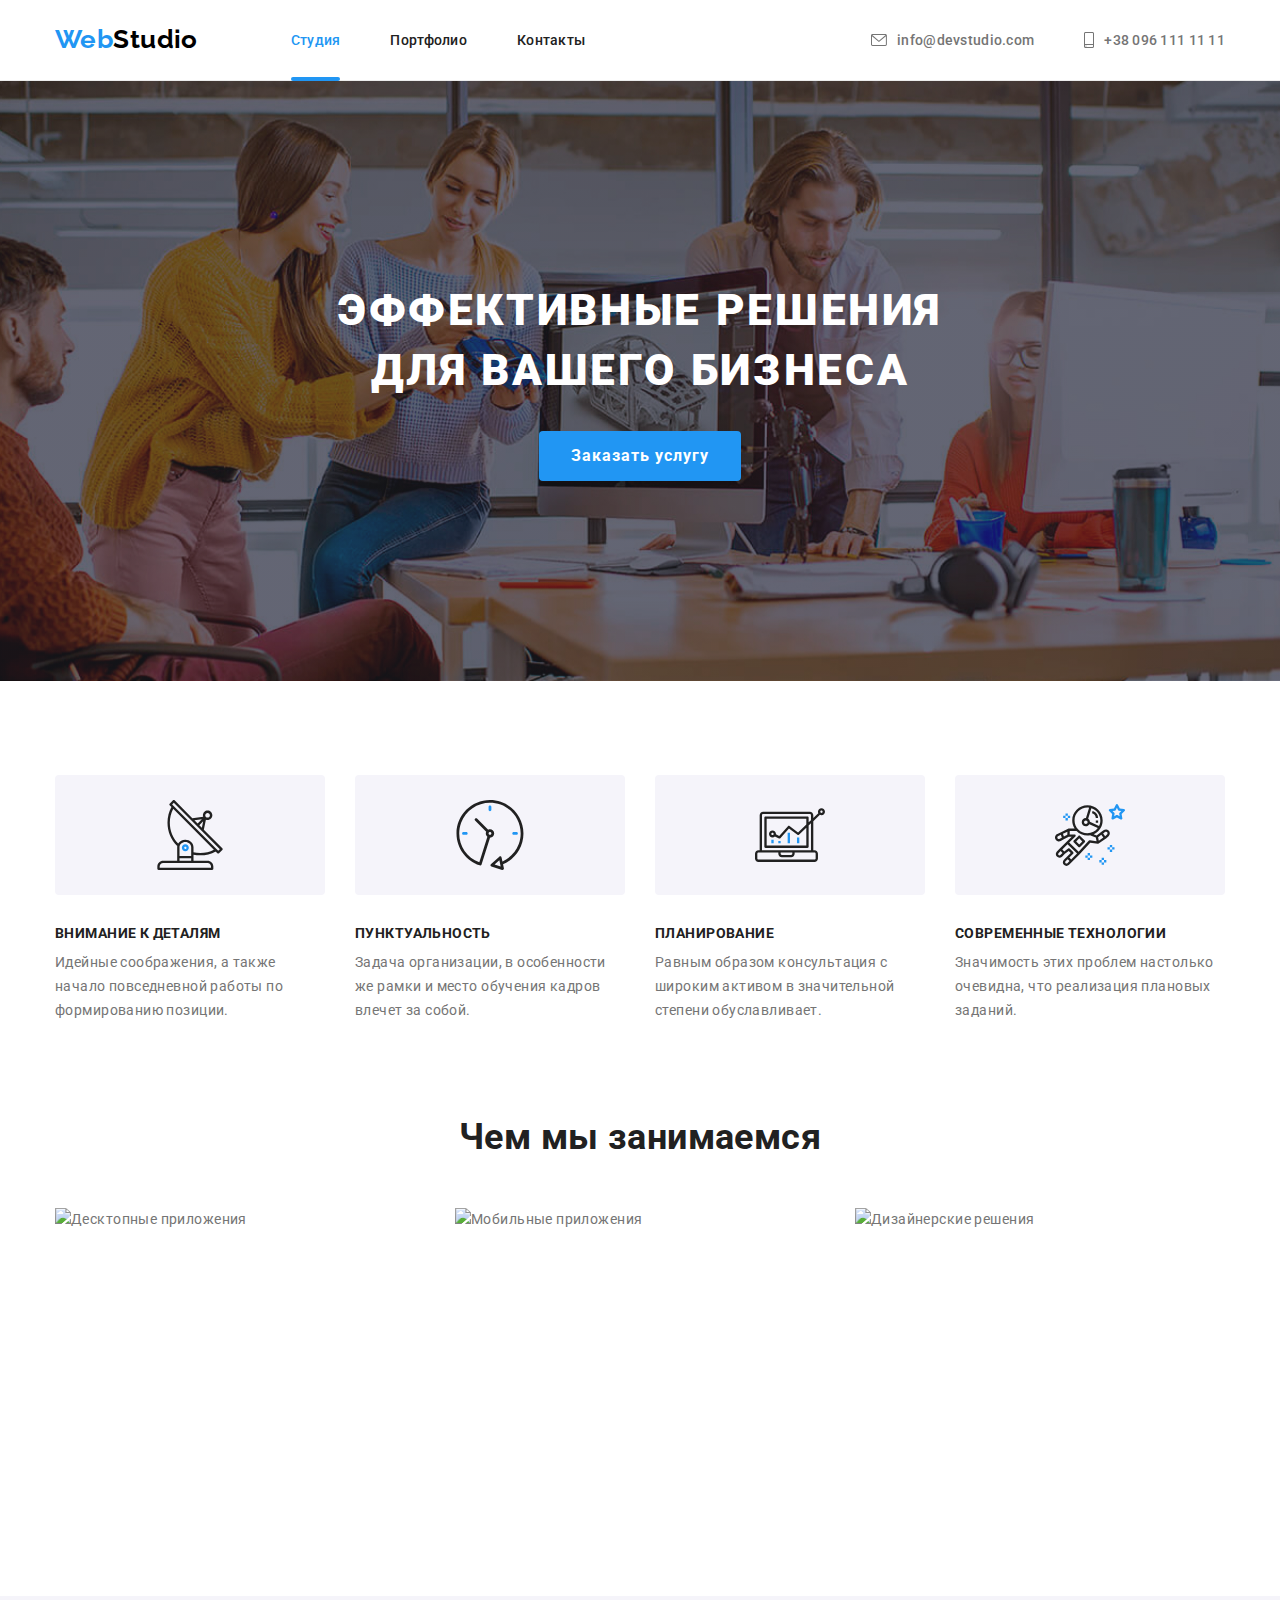
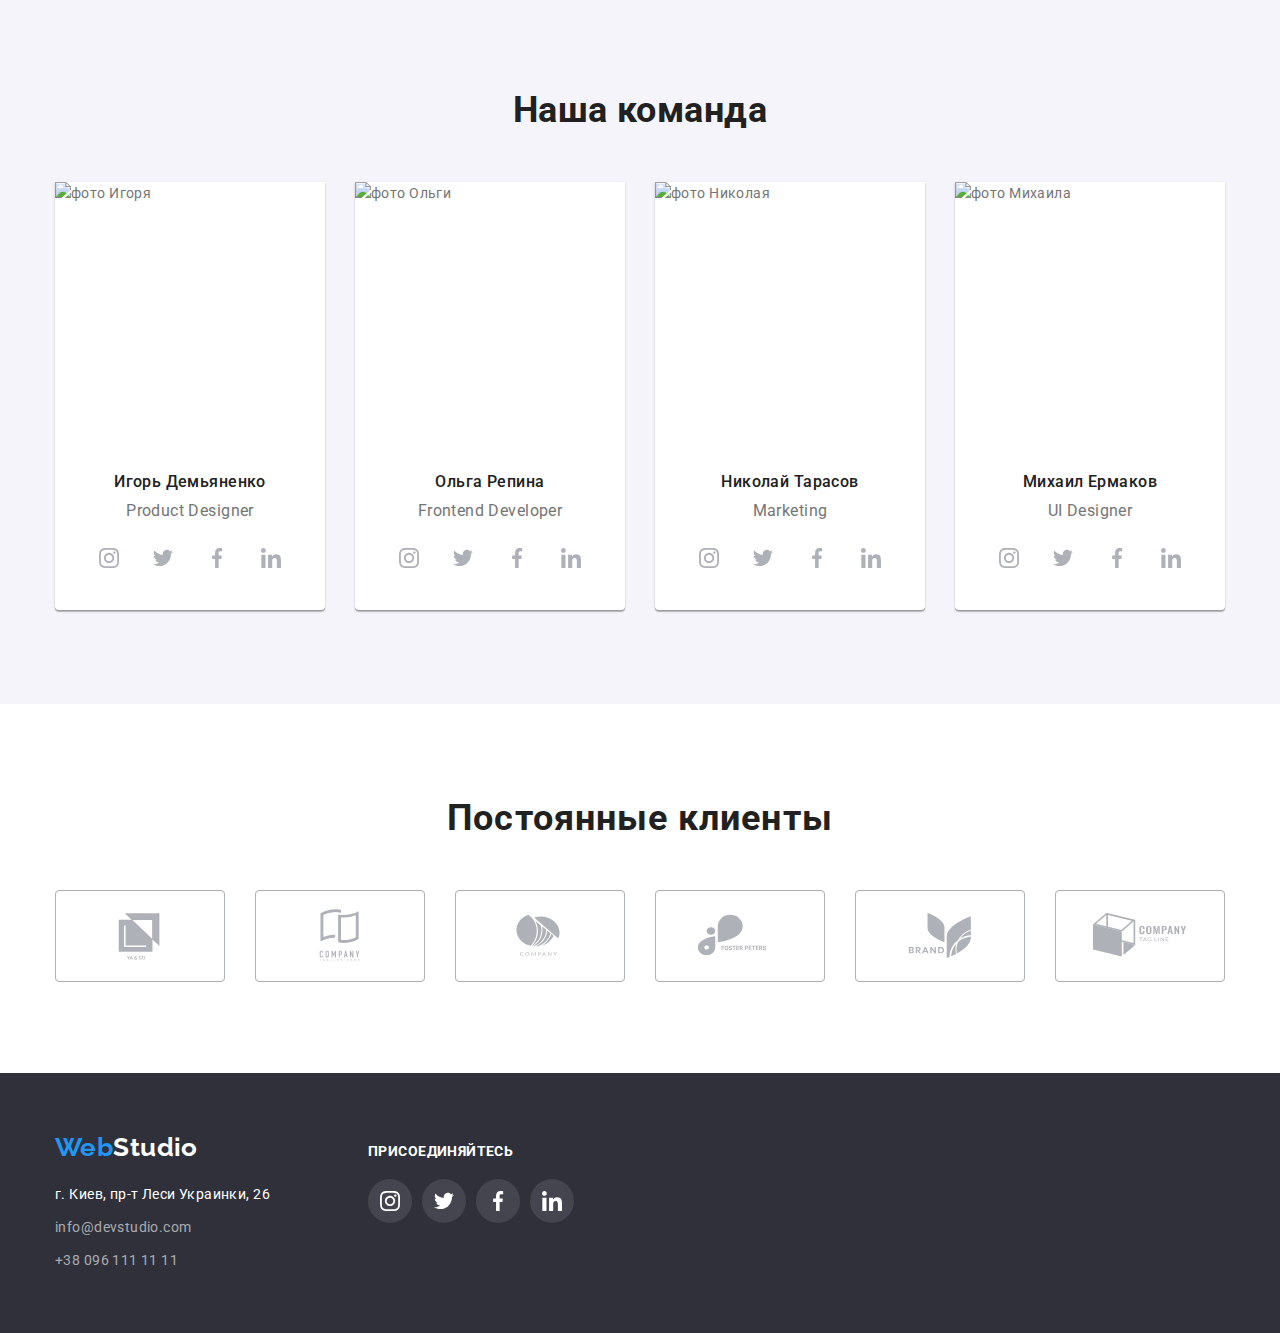
==== index.html @ 6e2f90b4 "clone dz#4" ====
<!DOCTYPE html>
<html lang="ru">
<head>
    <meta charset="UTF-8">
    <meta http-equiv="X-UA-Compatible" content="IE=edge">
    <meta name="viewport" content="width=device-width, initial-scale=1.0">
    <link rel="stylesheet" href="https://cdnjs.cloudflare.com/ajax/libs/modern-normalize/1.0.0/modern-normalize.min.css" />
    <link rel="preconnect" href="https://fonts.gstatic.com">
    <link href="https://fonts.googleapis.com/css2?family=Raleway:wght@700&family=Roboto:wght@400;500;700;900&display=swap"
        rel="stylesheet">
    <link rel="stylesheet" href="./css/style.css">
    <title>WEBStudio</title>
</head>
<body id="page_top">
                <!-- шапка -->
    <header class='header header-shadow'>
                <!-- навигация -->
        <div class="container flex">
            <nav class="head-nav flex"> 
                <a class="logo link" href="./index.html" lang="en"> <span class="logo-web">Web</span>Studio</a>   
                <ul class="nav flex list ">
                    <li class="nav-item"><a class="item link current" href="./index.html">Студия</a></li>
                    <li class="nav-item"><a class="item link" href="./portfolio.html">Портфолио</a></li>
                    <li class="nav-item"><a class="item link" href="#page_bottom">Контакты</a></li> 
                </ul>   
            </nav>                       
            <ul class="head-cont flex list">
                <li class="head-cont-item">
                    <a class="cont flex link" href="mailto:info@devstudio.com">
                        <svg width="16" height="12" class="mail">
                        <use href="./images/icons.svg#icon-mail">                    
                        </use>
                    </svg>
                        info@devstudio.com</a>
                </li>
                <li class="head-cont-item">
                    <a class="cont flex link" href="tel:+380961111111">
                    <svg width="10" height="16" class="smartphone">
                        <use href="./images/icons.svg#icon-smartphone">
                        </use>
                    </svg>
                    +38 096 111 11 11</a></li>
            </ul>
        </div>
    </header>
    <main>
                
        <!-- hero -->

            <section class="hero">
                    <div class="container">
                        <h1 class="hero-title">Эффективные решения для вашего бизнеса</h1>
                        <button class="hero-button" type="button"> Заказать услугу</button>
                    </div>
            </section>
        <!-- webstudio prefs -->
            <section class="section-half-bottom prefs" >
                        <div class="container">
                    <!-- hiden head h2  -->
                    <h2 class="hiden-title">Преимущества веб студии</h2>
                    <!--  hiden head h2 -->
                    <ul class='prefs flex list'>
                        <li class='prefs-item'>
                            <div class="prefs-bg">
                                <svg width='70' height='70'>
                                    <use href="./images/icons.svg#icon-antenna">
                                    </use>
                                </svg> 
                            </div>                        
                            <h3 class='prefs-item-h'>Внимание к деталям</h3>
                            <p class=prefs-item-p>Идейные соображения, а также начало повседневной работы по формированию позиции.</p>
                        </li>
                        <li class='prefs-item'>
                            <div class="prefs-bg">
                                <svg width='70' height='70'>
                                    <use href="./images/icons.svg#icon-clock">
                                    </use>
                                </svg>
                            </div>
                            <h3 class='prefs-item-h'>Пунктуальность</h3>
                            <p class=prefs-item-p>Задача организации, в особенности же рамки и место обучения кадров влечет за собой.</p>
                        </li>
                        <li class='prefs-item'>
                            <div class="prefs-bg">
                                <svg width='70' height='70'>
                                    <use href=./images/icons.svg#icon-diagram>
                                    </use>
                                </svg>
                            </div>
                            <h3 class='prefs-item-h'>Планирование</h3>
                            <p class=prefs-item-p>Равным образом консультация с широким активом в значительной степени обуславливает.</p>
                        </li>
                        <li class='prefs-item'>
                            <div class="prefs-bg">
                                <svg width='70' height='70'>
                                    <use href=./images/icons.svg#icon-astronaut>
                                    </use>
                                </svg>
                            </div>
                            <h3 class='prefs-item-h'>Современные технологии</h3>
                            <p class=prefs-item-p>Значимость этих проблем настолько очевидна, что реализация плановых заданий.</p>
                        </li>
                    </ul>
                        </div>
            </section>

                
                <!-- Чем мы занимаемся -->
         <section class='section-half-top what-wedo'>
            <div class="container">
                <h2 class='wedo-h'>Чем мы занимаемся</h2>
                <ul class='wedo flex list'>
                    <li class='wedo-item'><img src="./Images/studio/hwd.jpg" alt="Десктопные приложения" width="370" height="294"></li>
                    <li class='wedo-item'><img src="./Images/studio/hwd2.jpg" alt="Мобильные приложения" width="370" height="294"></li>
                    <li class='wedo-item'><img src="./Images/studio/hwd3.jpg" alt="Дизайнерские решения" width="370" height="294"></li>
                </ul>
            </div>
         </section>

                <!-- Наша команда -->

            <section class='section our-team'>
                <div class="container">
                    <h2 class='team-h'>Наша команда</h2>
                    <ul class='team flex list'>
                        <li class='team-item'>
                            <img class='team-item-i' src="./Images/studio/Igor.jpg" alt="фото Игоря" width="270" height="260">
                            <div class="team-description">
                                <h3  class='team-item-h'>Игорь Демьяненко</h3>
                                <p  class='team-item-p' lang="en">Product Designer</p>
                                <ul class="social-list flex">
                                    <li class="list">
                                        <a class="link-social" href="https://www.instagram.com/">
                                            <svg class="icon-social" width="20" height="20">
                                                <use href=./images/icons.svg#icon-instagram></use>
                                            </svg>
                                        </a>
                                    </li>
                                    <li class="list">
                                        <a class="link-social" href="https://twitter.com/">
                                            <svg class="icon-social" width="20" height="20">
                                                <use href=./images/icons.svg#icon-twitter></use>
                                            </svg>
                                        </a>
                                    </li>
                                    <li class="list">
                                        <a class="link-social" href="https://www.facebook.com/">
                                            <svg class="icon-social" width="20" height="20">
                                                <use href=./images/icons.svg#icon-facebook></use>
                                            </svg>
                                        </a>
                                    </li>
                                    <li class="list ">
                                        <a class="link-social" href="https://www.linkedin.com/">
                                            <svg class="icon-social" width="20" height="20">
                                                <use href=./images/icons.svg#icon-linkedin></use>
                                            </svg>
                                        </a>
                                    </li>
                                </ul>
                            </div>
                        </li>
                        <li class='team-item'>
                            <img class='team-item-i' src="./Images/studio/Olha.jpg" alt="фото Ольги" width="270" height="260">
                            <div class="team-description">
                                <h3 class='team-item-h'>Ольга Репина</h3>
                                <p class='team-item-p' lang="en">Frontend Developer</p>
                                <ul class="social-list flex">
                                    <li class="list">
                                        <a class="link-social" href="https://www.instagram.com/">
                                            <svg  class="icon-social" width="20" height="20">
                                                <use href=./images/icons.svg#icon-instagram></use>
                                            </svg>
                                        </a>
                                    </li>
                                    <li class="list">
                                        <a class="link-social" href="https://twitter.com/">
                                            <svg  class="icon-social" width="20" height="20">
                                                <use href=./images/icons.svg#icon-twitter></use>
                                            </svg>
                                        </a>
                                    </li>
                                    <li class="list">
                                        <a class="link-social" href="https://www.facebook.com/">
                                            <svg  class="icon-social" width="20" height="20">
                                                <use href=./images/icons.svg#icon-facebook></use>
                                            </svg>
                                        </a>
                                    </li>
                                    <li class="list ">
                                        <a class="link-social" href="https://www.linkedin.com/">
                                            <svg  class="icon-social" width="20" height="20">
                                                <use href=./images/icons.svg#icon-linkedin></use>
                                            </svg>
                                        </a>
                                    </li>
                                </ul>
                            </div>
                        </li>
                        <li class='team-item'>
                            <img class='team-item-i' src="./Images/studio/Nikolai.jpg" alt="фото Николая" width="270" height="260">
                            <div class="team-description">
                                <h3 class='team-item-h'>Николай Тарасов</h3>
                                <p class='team-item-p' lang="en">Marketing</p>
                                <ul class="social-list flex">
                                    <li class="list">
                                        <a class="link-social" href="https://www.instagram.com/">
                                            <svg  class="icon-social" width="20" height="20">
                                                <use href=./images/icons.svg#icon-instagram></use>
                                            </svg>
                                        </a>
                                    </li>
                                    <li class="list">
                                        <a class="link-social" href="https://twitter.com/">
                                            <svg class="icon-social"  width="20" height="20">
                                                <use href=./images/icons.svg#icon-twitter></use>
                                            </svg>
                                        </a>
                                    </li>
                                    <li class="list">
                                        <a class="link-social" href="https://www.facebook.com/">
                                            <svg  class="icon-social" width="20" height="20">
                                                <use href=./images/icons.svg#icon-facebook></use>
                                            </svg>
                                        </a>
                                    </li>
                                    <li class="list ">
                                        <a class="link-social" href="https://www.linkedin.com/">
                                            <svg  class="icon-social" width="20" height="20">
                                                <use href=./images/icons.svg#icon-linkedin></use>
                                            </svg>
                                        </a>
                                    </li>
                                </ul>
                            </div>
                        </li>
                        <li class='team-item'>
                            <img class='team-item-i' src="./Images/studio/Mikhail.jpg" alt="фото Михаила" width="270" height="260">
                            <div class="team-description">
                                <h3 class='team-item-h'>Михаил Ермаков</h3>
                                <p class='team-item-p' lang="en">UI Designer</p>
                                <ul class="social-list flex">
                                    <li class="list">
                                        <a class="link-social" href="https://www.instagram.com/">
                                            <svg  class="icon-social" width="20" height="20">
                                                <use href=./images/icons.svg#icon-instagram></use>
                                            </svg>
                                        </a>
                                    </li>
                                    <li class="list">
                                        <a class="link-social" href="https://twitter.com/">
                                            <svg  class="icon-social" width="20" height="20">
                                                <use href=./images/icons.svg#icon-twitter></use>
                                            </svg>
                                        </a>
                                    </li>
                                    <li class="list">
                                        <a class="link-social" href="https://www.facebook.com/">
                                            <svg class="icon-social" width="20" height="20">
                                                <use href=./images/icons.svg#icon-facebook></use>
                                            </svg>
                                        </a>
                                    </li>
                                    <li class="list ">
                                        <a class="link-social" href="https://www.linkedin.com/">
                                            <svg  class="icon-social" width="20" height="20">
                                                <use href=./images/icons.svg#icon-linkedin></use>
                                            </svg>
                                        </a>
                                    </li>
                                </ul>
                            </div>
                        </li>
                    </ul>
                </div>
            </section>
                            <!-- clients -->
            <section class="section-clients">
                <div class="container">
                    <h2 class="clients-h">Постоянные клиенты</h2>
                    <ul class="flex list">
                        <li class="logo-clients">
                            <a class="icon-clients" href="#">
                                <svg width="106" height="60">
                                    <use href="./images/icons.svg#icon-logo"></use>
                                </svg>
                            </a>
                        </li>
                        <li class="logo-clients">
                            <a class="icon-clients" href="#">
                                <svg  width="106" height="60">
                                    <use href="./images/icons.svg#icon-logo-1"></use>
                                </svg>
                            </a>
                        </li>
                        <li class="logo-clients">
                            <a class="icon-clients" href="#">
                                <svg width="106" height="60">
                                    <use href="./images/icons.svg#icon-logo-2"></use>
                                </svg>
                            </a>
                        </li>
                        <li class="logo-clients">
                            <a class="icon-clients" href="#">
                                <svg width="106" height="60">
                                    <use href="./images/icons.svg#icon-logo-3"></use>
                                </svg>
                            </a>
                        </li>
                        <li class="logo-clients">
                            <a class="icon-clients" href="#">
                                <svg width="106" height="60">
                                    <use href="./images/icons.svg#icon-logo-4"></use>
                                </svg>
                            </a>
                        </li>
                        <li class="logo-clients">
                            <a class="icon-clients" href="#">
                                <svg width="106" height="60">
                                    <use href="./images/icons.svg#icon-logo-5"></use>
                                </svg>
                            </a>
                        </li>
                    </ul>

                </div>
            </section>

    </main>
               
            <!-- футер -->
        
    <footer  class='footer'>
        <div class="container flex">
                    <!-- adress container -->
            <div>
                <a class="logo link" href="#page_top" lang="en"> <span class="logo-web">Web</span>Studio</a>
                <address class='footer-adress'>                
                    <ul id="page_bottom" class='adress  list'>
                        <li class='footer-adress-item'>
                            <a class='footer-adress-map link' href="https://goo.gl/maps/jqeXpjSZVA85hrm66" rel="noreferrer noopener">г. Киев, пр-т Леси Украинки, 26</a>
                        </li>
                        <li class='footer-adress-item'>
                            <a class='footer-adress-cont link' href="mailto:info@devstudio.com">info@devstudio.com</a>
                        </li>
                        <li class='footer-adress-item'>
                            <a class='footer-adress-cont link' href="tel:+380961111111">+38 096 111 11 11</a>
                        </li>
                    </ul>
                </address>
            </div>
                    <!-- follow container -->
            <div class="footer-follow">
                <h3>присоединяйтесь</h3>
                <ul class="social-list flex">
                    <li class="list">
                        <a class="link-social" href="https://www.instagram.com/">
                            <svg class="icon-social" width="20" height="20">
                                <use href=./images/icons.svg#icon-instagram></use>
                            </svg>
                        </a>
                    </li>
                    <li class="list">
                        <a class="link-social" href="https://twitter.com/">
                            <svg class="icon-social" width="20" height="20">
                                <use href=./images/icons.svg#icon-twitter></use>
                            </svg>
                        </a>
                    </li>
                    <li class="list">
                        <a class="link-social" href="https://www.facebook.com/">
                            <svg class="icon-social" width="20" height="20">
                                <use href=./images/icons.svg#icon-facebook></use>
                            </svg>
                        </a>
                    </li>
                    <li class="list ">
                        <a class="link-social" href="https://www.linkedin.com/">
                            <svg class="icon-social" width="20" height="20">
                                <use href=./images/icons.svg#icon-linkedin></use>
                            </svg>
                        </a>
                    </li>
                </ul>
            </div>
        </div>
    </footer>

</body>
</html>
---- css/style.css ----
/* <================ ""MAIN" content styles==============> */
:root {
  /* Text color variable */
  --text-color-accent: #2196f3;
  --text-color-standart: #757575;
  --text-color-pureblack: #000000;
  --text-color-black: #212121;
  --text-color-white: #ffffff;
  --text-color-address-link: rgba(255, 255, 255, 0.6);

  /* button color variable */

  /* <-------button-hero-----------> */
  --button-backgr-color: #2196f3;
  --button-hero-bacgr-active-color: #188ce8;
  /* <--------button-portfolio-------> */
  --button-bcgr-color: #f5f4fa;
  --button-active-bcgr-color: #2196f3;

  /* background color variable */
  --color-team-backgr: #f5f4fa;
  --color-footer-backgr: #2f303a;
}
/* <===== Плавный скрол между header and footer ====> */

html {
  scroll-behavior: smooth;
}

/*<================ Global stylesheets ===========> */
h1,
h2,
h3,
h4,
h5,
h6,
p,
ul,
li {
  margin: 0;
  padding: 0;
}
img {
  display: block;
}
body {
  font-family: 'Roboto', sans-serif;
  font-style: normal;
  font-weight: normal;
  font-size: 14px;
  line-height: 1.71;
  /* or 171% */
  letter-spacing: 0.03em;

  color: var(--text-color-standart);
}

.hiden-title {
  position: absolute;
  width: 1px;
  height: 1px;
  margin: -1px;
  border: 0;
  padding: 0;

  white-space: nowrap;
  clip-path: inset(100%);
  clip: rect(0 0 0 0);
  overflow: hidden;
}
.link {
  text-decoration: none;
}
.list {
  list-style: none;
}
.flex {
  display: flex;
}
.container {
  width: 1200px;
  padding-left: 15px;
  padding-right: 15px;
  margin-left: auto;
  margin-right: auto;
}
.section {
  padding-top: 94px;
  padding-bottom: 94px;
}
.section-half-bottom {
  padding-top: 94px;
  padding-bottom: 47px;
}
.section-half-top {
  padding-top: 47px;
  padding-bottom: 94px;
}

/*      вариант секции падинга секции wedo 
 .section:nth-child(3) {
  padding-top: 0px;
  padding-bottom: 94px;
*/

/* <=================== page Studio ===================> */

/* <------------------ header ------------------> */
.header {
  background: #ffffff;
  border-bottom: 1px solid #ececec;

  /* padding-top: 24px;
  padding-bottom: 24px; */
}
.header-shadow {
  box-shadow: 0px 4px 4px rgba(0, 0, 0, 0.25);
}

.header .container {
  align-items: center;
}
.head-nav {
  align-items: center;
}
.logo {
  font-family: 'Raleway', sans-serif;
  font-weight: 700;
  font-size: 26px;
  line-height: 1.15;

  display: inline-block;
}
.header .logo {
  color: var(--text-color-pureblack);

  margin-right: 93px;
  padding-top: 24px;
  padding-bottom: 25px;
}
.footer .logo {
  color: var(--text-color-white);

  margin-bottom: 20px;
}
.logo-web {
  color: var(--text-color-accent);
}
/* .nav {
}
.nav-item {
} */
.nav-item + .nav-item {
  margin-left: 50px;
}
.item {
  display: block;
  padding-top: 32px;
  padding-bottom: 32px;

  font-weight: 500;
  line-height: 1.15;
  letter-spacing: 0.02em;

  color: var(--text-color-black);
}
.item:hover,
.item:focus {
  color: var(--text-color-accent);
}

.current {
  position: relative;
  color: var(--text-color-accent);
}
.current:after {
  content: '';
  position: absolute;
  width: 100%;
  height: 4px;
  bottom: -1px;
  left: 0px;

  border-radius: 2px;

  background-color: var(--button-backgr-color);
}
.head-cont {
  margin-left: auto;
}
.cont {
  align-items: center;
  padding-top: 32px;
  padding-bottom: 32px;

  font-weight: 500;
  line-height: 1.15;
  letter-spacing: 0.02em;

  color: var(--text-color-standart);

  /* margin-left: 50px; */
}
.head-cont-item + .head-cont-item {
  margin-left: 50px;
}
.cont:hover,
.cont:focus {
  color: var(--text-color-accent);
}

/* ========================== icons  ================================== */
.mail {
  display: inline-block;
  margin-right: 10px;
  fill: currentcolor;
}

.smartphone {
  display: inline-block;
  margin-right: 10px;
  fill: currentColor;
}

/* <------------------- hero side ----------------> */
.hero {
  margin: 0 auto;
  max-width: 1600px;
  background-image: linear-gradient(
      0deg,
      rgba(47, 48, 58, 0.4),
      rgba(47, 48, 58, 0.4)
    ),
    url(../images/studio/banner.jpg);
  background-position: center;
  background-repeat: no-repeat;
  background-color: #c4c4c4;

  padding-top: 200px;
  padding-bottom: 200px;
}

.hero-title {
  font-weight: 900;
  font-size: 44px;
  line-height: 1.36;
  /* or 136% */
  text-align: center;
  letter-spacing: 0.06em;
  text-transform: uppercase;

  color: var(--text-color-white);

  width: 696px;
  margin-left: auto;
  margin-right: auto;
  margin-bottom: 30px;
}
.hero .container {
  text-align: center;
}
.hero-button {
  font-family: inherit;
  font-weight: 700;
  font-size: 16px;
  line-height: 1.87;
  /* identical to box height, or 187% */

  letter-spacing: 0.06em;
  color: var(--text-color-white);
  background-color: var(--button-backgr-color);
  cursor: pointer;

  display: inline-block;
  padding: 10px 32px;
  border: transparent;
  border-radius: 4px;
  box-shadow: 0px 4px 4px rgba(0, 0, 0, 0.15);
}
.hero-button:hover,
.hero-button:focus {
  color: var(--text-color-white);
  background-color: var(--button-hero-bacgr-active-color);
}
/* <----------------webstudio prefs -----------------> */
/*  ======== Вариант расположения элементов №1 =========
 .prefs {
  justify-content: space-between;
} */

/* ========= Вариант расположения элементов №2 ========== */
/* .prefs {
} */

.container .prefs {
  padding-bottom: 0;
  margin-top: -30px;
  margin-left: -30px;
}

.prefs-item {
  /* width: 270px; */
  width: calc((100% - 120px) / 4);
  margin-top: 30px;
  margin-left: 30px;
}

/*  =========== Вариант расположения элементов №3 ========
.prefs-item + .prefs-item {
  margin-left: 30px;
} */
.prefs-bg {
  display: flex;
  align-items: center;
  justify-content: center;
  width: 270px;
  height: 120px;
  border-radius: 4px;
  margin-bottom: 30px;

  background-color: var(--button-bcgr-color);
}
/* .prefs-bg .icon {
  width: 70px;
  height: 70px;
} */

.prefs-item-h {
  font-size: 14px;
  font-weight: 700;
  line-height: 1.15;
  text-transform: uppercase;

  color: var(--text-color-black);

  margin-bottom: 10px;
}

/* .prefs-item-p {
   this style's in our body 
} */

/* <------------------- what we do ------------------> */
/* .what-wedo {
} */

.wedo-h {
  font-weight: 700;
  font-size: 36px;
  line-height: 1.16;
  text-align: center;

  color: var(--text-color-black);

  margin-bottom: 50px;
}

.wedo {
  flex-wrap: wrap;

  margin-top: -30px;
  margin-left: -30px;
}

.wedo-item {
  width: calc((100% - 90px) / 3);
  margin-top: 30px;
  margin-left: 30px;
}

/* =========== Вариант расположения элементов №2 ========
.wedo {
  justify-content: space-between;
} 
.wedo-item {

}*/

/*  =========== Вариант расположения элементов №3 =======
.wedo-item {
  margin-bottom: 30px;
}
.wedo-item + .wedo-item {
  margin-left: 30px;
}

.wedo-item:nth-child(3n + 1) {
  margin-left: 0;
}
.wedo-item:nth-last-child(-n + 3) {
  margin-bottom: 0;
} */

/* <-------------------our team-------------------> */
.our-team {
  background-color: var(--color-team-backgr);
}
.team-h {
  font-weight: 700;
  font-size: 36px;
  line-height: 1.16;
  text-align: center;

  color: var(--text-color-black);

  margin-bottom: 50px;
}
.team {
  flex-wrap: wrap;
  align-items: flex-start;
  margin-top: -30px;
  margin-left: -30px;
}

.team-item {
  background-color: #ffffff;

  width: calc((100% - 120px) / 4);
  margin-top: 30px;
  margin-left: 30px;
  border-radius: 0px 0px 4px 4px;
  box-shadow: 0px 1px 3px rgba(0, 0, 0, 0.12), 0px 1px 1px rgba(0, 0, 0, 0.14),
    0px 2px 1px rgba(0, 0, 0, 0.2);
}
/* =========== Вариант расположения элементов №2 =======
.team {
  flex-wrap: wrap;
  align-items: flex-start;
  justify-content: space-between; 
}*/

/* =========== Вариант расположения элементов №3 =======
.team-item {
  outline: 1px solid orange; 
  box-shadow: 0px 1px 3px rgba(0, 0, 0, 0.12), 0px 1px 1px rgba(0, 0, 0, 0.14),
    0px 2px 1px rgba(0, 0, 0, 0.2);
  border-radius: 0px 0px 4px 4px;

  margin-bottom: 30px;
}

.team-item + .team-item {
  margin-left: 30px;
}
.team-item:nth-child(4n + 1) {
  margin-left: 0;
}
.team-item:nth-last-child(-n + 4) {
  margin-bottom: 0;
}
*/

/* .team-item-i {
} */

.team-description {
  padding: 30px 32px;
}
.team-item-h {
  font-weight: 500;
  font-size: 16px;
  line-height: 1.2;
  /*---------------- identical to box height ????????????? */
  text-align: center;

  color: var(--text-color-black);

  display: block;
  margin-bottom: 10px;
}
.team-item-p {
  font-size: 16px;
  line-height: 1.2;
  text-align: center;

  color: var(--text-color-standart);

  display: block;
  margin-bottom: 16px;
}

.social-list {
  align-items: center;
}
.social-list li {
  border-radius: 50%;
}

.social-list li:not(:last-child) {
  margin-right: 10px;
}
/* .social-list li:hover,
.social-list li:focus {
} */
.link-social {
  display: flex;
  justify-content: center;
  align-items: center;
  border-radius: 50%;
  width: 44px;
  height: 44px;

  fill: #afb1b8;
  background-color: transparent;
}

.link-social:hover,
.link-social:focus {
  background-color: var(--button-active-bcgr-color);
  fill: var(--text-color-white);
}

/* <------------------------ Clients ------------------------------->*/
.section-clients {
  padding-top: 94px;
  padding-bottom: 91px;
}
.clients-h {
  font-weight: 700;
  font-size: 36px;
  line-height: 1.16;
  text-align: center;
  letter-spacing: 0.03em;
  color: var(--text-color-black);

  margin-bottom: 50px;
}

.logo-clients {
  display: block;
}
.logo-clients:not(:last-child) {
  margin-right: 30px;
}

.logo-clients:hover,
.logo-clients:focus {
  border-color: var(--button-active-bcgr-color);
}

.icon-clients {
  display: flex;
  justify-content: center;
  align-items: center;
  width: 170px;
  height: 92px;

  border: 1px solid #afb1b8;
  border-radius: 4px;

  fill: #afb1b8;
}
.icon-clients:hover,
.icon-clients:focus {
  border-color: var(--button-active-bcgr-color);
  fill: var(--text-color-accent);
}

/* <--------------------footer-------------------> */
.footer {
  background-color: var(--color-footer-backgr);

  padding-top: 60px;
  padding-bottom: 60px;
}

.footer .container {
  align-items: baseline;
}

.footer-adress {
  max-width: 240px;
}
/* .adress {
} */
.footer-adress-item {
  display: inline-block;
  margin-bottom: 9px;
  /* or 171% */
}
.footer-adress-item:last-child {
  margin-bottom: 0;
  /* or 171% */
}
.footer-adress-map {
  font-style: normal;
  /* or 171% */

  color: var(--text-color-white);
}
.footer-adress-map:hover,
.footer-adress-map:focus {
  color: var(--text-color-accent);
}
.footer-adress-cont {
  font-style: normal;

  color: var(--text-color-address-link);
}
.footer-adress-cont:hover,
.footer-adress-cont:focus {
  color: var(--text-color-accent);
}

.footer-follow {
  margin-left: 73px;
}

.footer-follow h3 {
  font-weight: 700;
  font-size: 14px;
  line-height: 1.15;
  letter-spacing: 0.03em;
  text-transform: uppercase;

  color: var(--text-color-white);

  margin-bottom: 20px;
}

.footer-follow .list {
  background-color: rgba(255, 255, 255, 0.1);
}

.footer-follow .link-social {
  fill: var(--text-color-white);
}

/* <==========  page Portfolio "different styles" ========> */

/* <---------portfolio buttons --------> */
.portf-buttons {
  justify-content: center;
  flex-wrap: wrap;
  margin-top: -8px;
  margin-left: -8px;
  margin-bottom: 50px;
}
.buttons {
  margin-top: 8px;
  margin-left: 8px;
}
/* .button {
} */

/* ========== Вариант расположения элементов №2 ========== 
.buttons {
  margin-bottom: 8px;
}
.buttons + .buttons {
  margin-left: 8px;
}

.buttons:nth-child(9n + 1) {
  margin-left: 0;
}
.buttons:nth-last-child(-n + 9) {
  margin-bottom: 0;
} */

.button {
  font-family: 'Roboto', sans-serif;
  font-weight: 500;
  font-size: 16px;
  line-height: 1.62;
  /* identical to box height, or 162% */
  text-align: center;
  letter-spacing: 0.03em;

  color: var(--text-color-black);
  background-color: var(--button-bcgr-color);

  display: inline-block;
  border: transparent;
  border-radius: 4px;
  padding-top: 4px;
  padding-bottom: 4px;
  padding-left: 22px;
  padding-right: 22px;
  cursor: pointer;
}

.button:hover,
.button:focus {
  color: var(--text-color-white);
  background-color: var(--button-active-bcgr-color);
  box-shadow: 0px 3px 1px rgba(0, 0, 0, 0.1), 0px 1px 2px rgba(0, 0, 0, 0.08),
    0px 2px 2px rgba(0, 0, 0, 0.12);
}

/* <-----------portfolio card list-----------> */

/* .portfolio {
} */

.portf {
  flex-wrap: wrap;
  align-items: flex-start;
  margin-top: -30px;
  margin-left: -30px;
}

.portf-item {
  margin-top: 30px;
  margin-left: 30px;
}

.portf-list {
  width: calc((1200px - 90px) / 3);
  display: block;
}

.portf-list:hover,
.portf-list:focus {
  box-shadow: 0px 1px 1px rgba(0, 0, 0, 0.12), 0px 4px 4px rgba(0, 0, 0, 0.06),
    1px 4px 6px rgba(0, 0, 0, 0.16);
}

/*========== Вариант расположения элементов №2 ==========
.portf-item {
  display: block;
  width: calc((100% - 60px) / 3);
  border: 1px solid #eeeeee;
  margin-bottom: 30px;
}
.portf-item + .portf-item {
  margin-left: 30px;
}
.portf-item:nth-child(3n + 1) {
  margin-left: 0px;
}
.portf-item:nth-last-child(-n + 3) {
  margin-bottom: 0px;
} */

/* .portf-img {
} */

.card-title {
  padding-top: 20px;
  padding-bottom: 20px;
  padding-left: 24px;
  padding-right: 24px;

  border-right: 1px solid #eeeeee;
  border-bottom: 1px solid #eeeeee;
  border-left: 1px solid #eeeeee;
}
.portf-h {
  font-weight: 700;
  font-size: 18px;
  line-height: 2;
  letter-spacing: 0.06em;

  color: var(--text-color-black);

  margin-bottom: 4px;
  display: block;
}
.portf-p {
  display: block;
  font-size: 16px;
  line-height: 1.87;

  color: var(--text-color-standart);
}
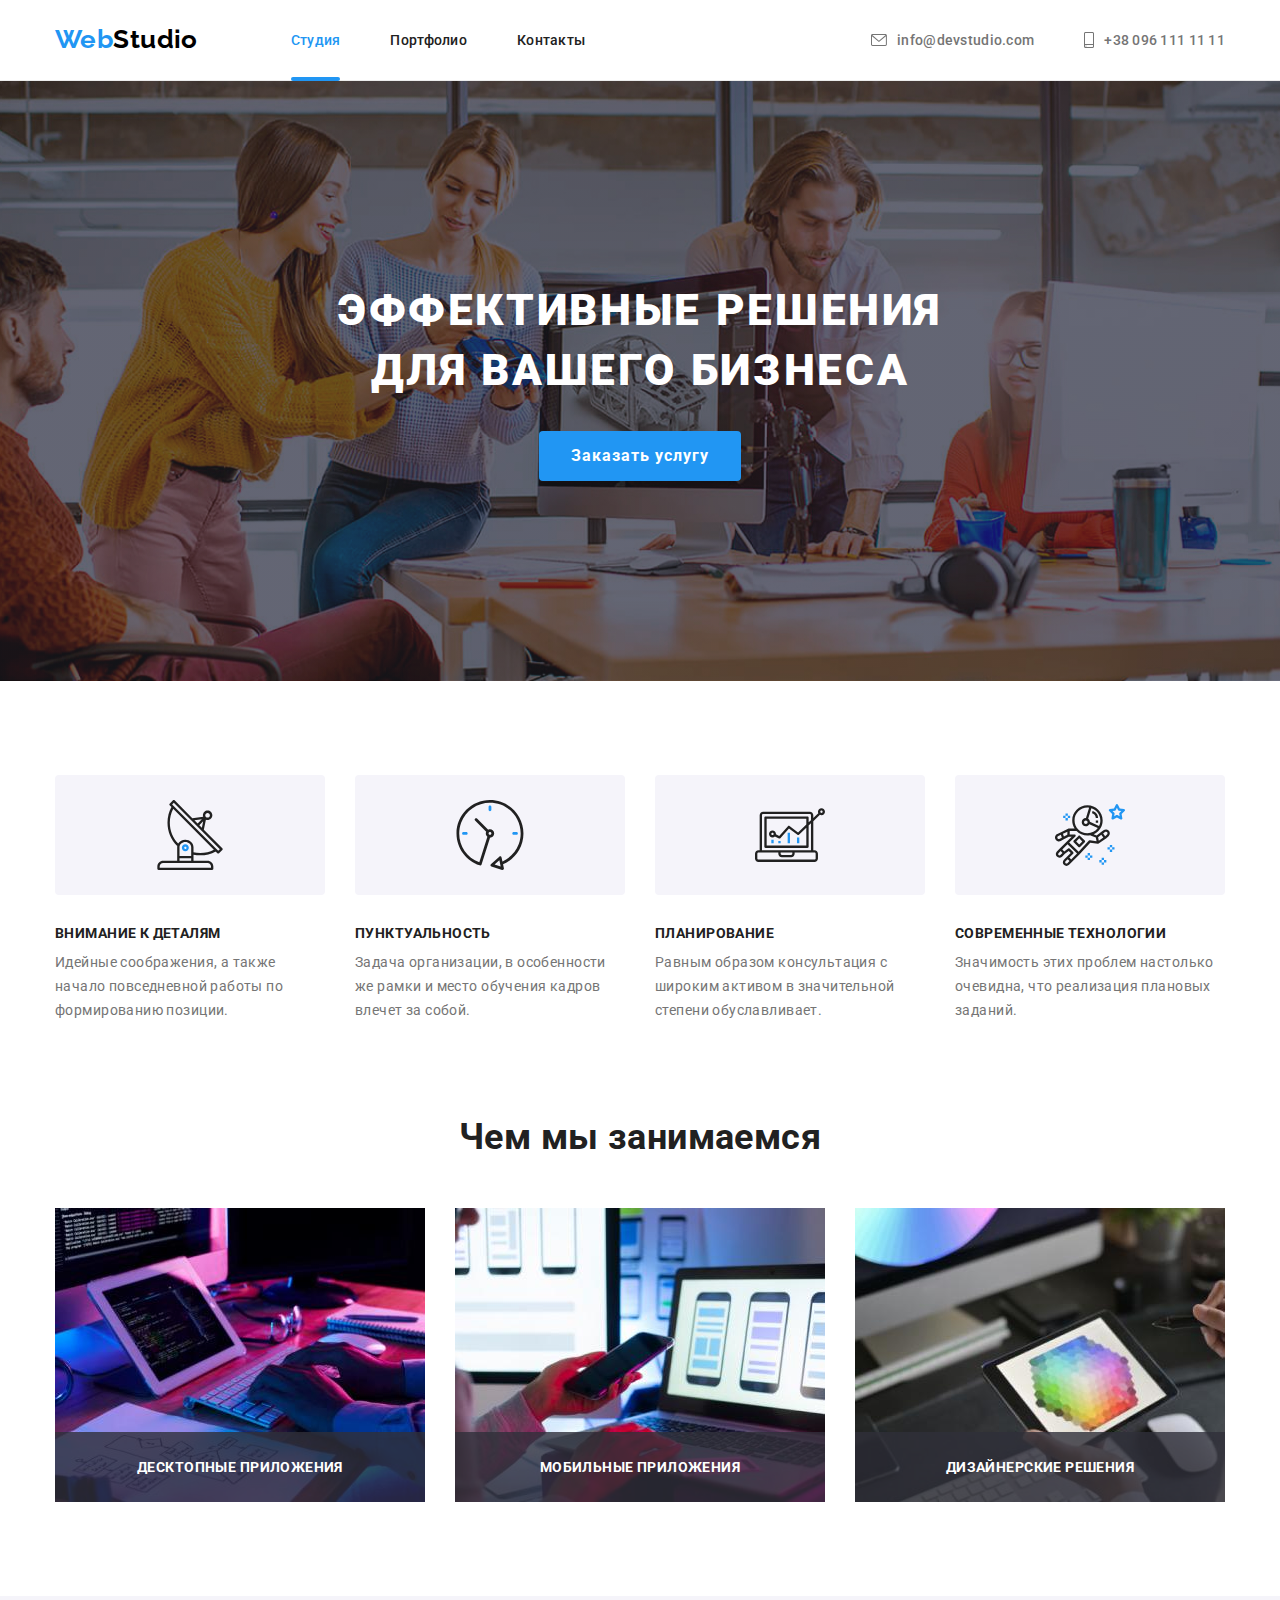
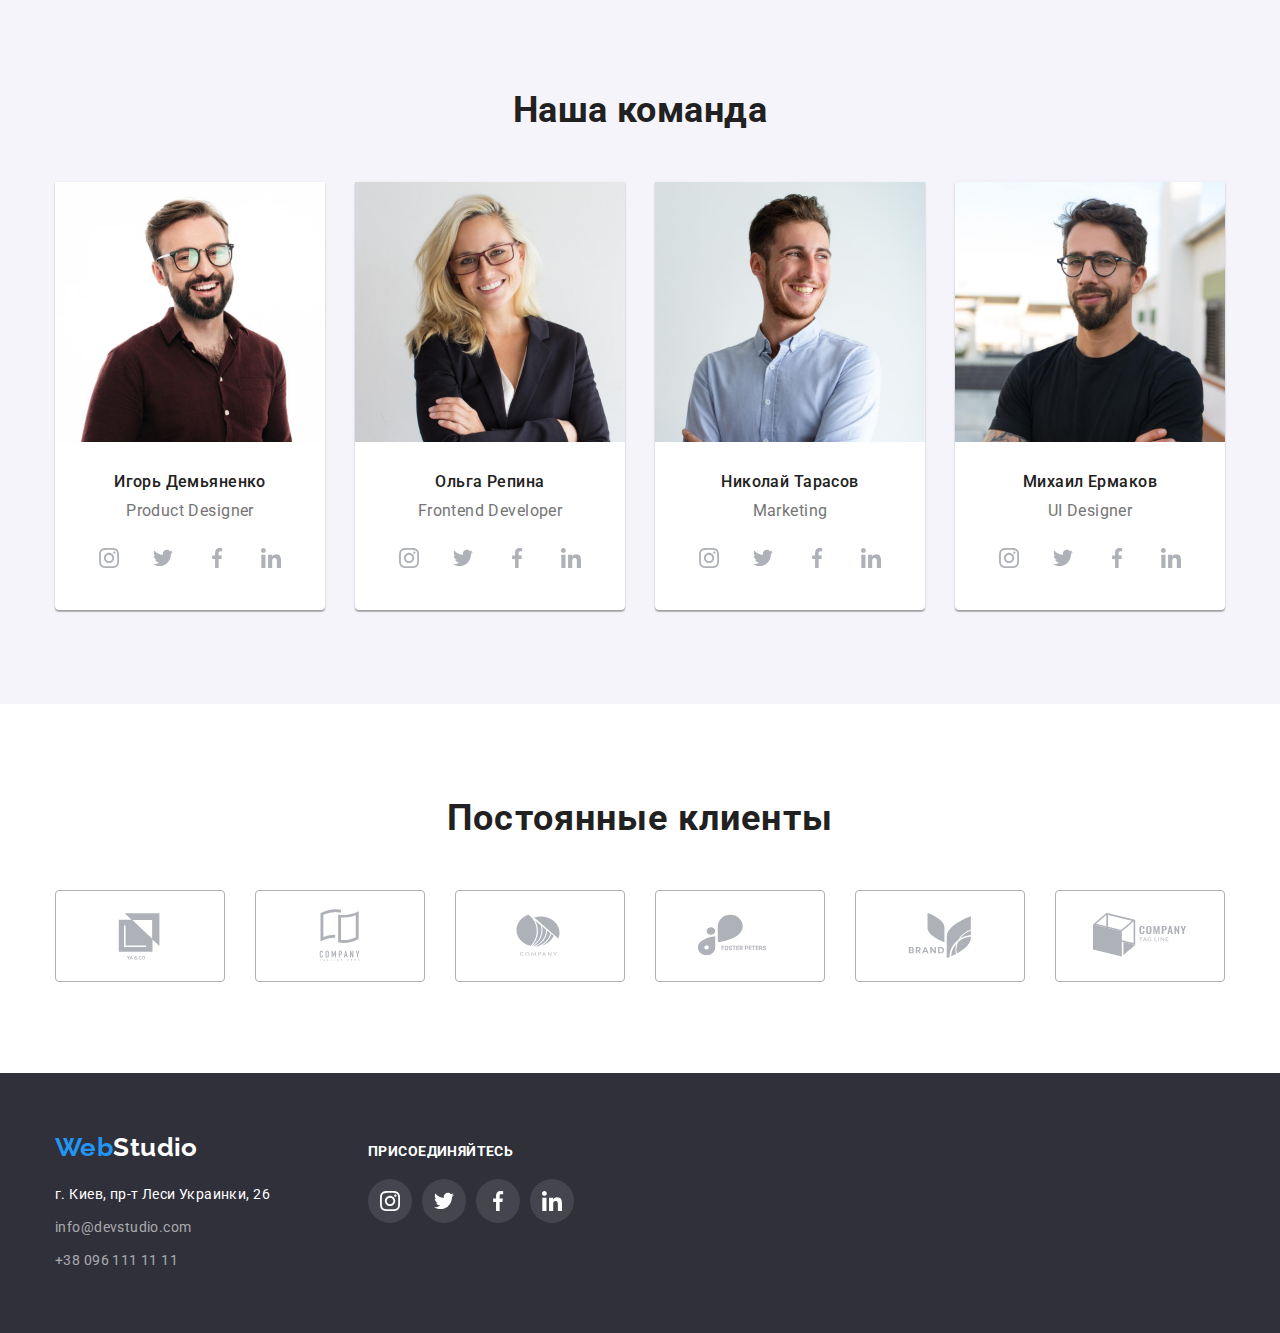
==== commit c80775d9: "Portfolio complete!" ====
--- a/index.html
+++ b/index.html
@@ -110,9 +110,12 @@
             <div class="container">
                 <h2 class='wedo-h'>Чем мы занимаемся</h2>
                 <ul class='wedo flex list'>
-                    <li class='wedo-item'><img src="./Images/studio/hwd.jpg" alt="Десктопные приложения" width="370" height="294"></li>
-                    <li class='wedo-item'><img src="./Images/studio/hwd2.jpg" alt="Мобильные приложения" width="370" height="294"></li>
-                    <li class='wedo-item'><img src="./Images/studio/hwd3.jpg" alt="Дизайнерские решения" width="370" height="294"></li>
+                    <li class='wedo-item'><img src="./images/studio/hwd.jpg" alt="Десктопные приложения" width="370" height="294">
+                    <p class="wedo-p">Десктопные приложения</p></li>
+                    <li class='wedo-item'><img src="./images/studio/hwd2.jpg" alt="Мобильные приложения" width="370" height="294">
+                    <p class="wedo-p">Мобильные приложения</p></li>
+                    <li class='wedo-item'><img src="./images/studio/hwd3.jpg" alt="Дизайнерские решения" width="370" height="294">
+                    <p class="wedo-p">Дизайнерские решения</p></li>
                 </ul>
             </div>
          </section>
@@ -124,7 +127,7 @@
                     <h2 class='team-h'>Наша команда</h2>
                     <ul class='team flex list'>
                         <li class='team-item'>
-                            <img class='team-item-i' src="./Images/studio/Igor.jpg" alt="фото Игоря" width="270" height="260">
+                            <img class='team-item-i' src="./images/studio/Igor.jpg" alt="фото Игоря" width="270" height="260">
                             <div class="team-description">
                                 <h3  class='team-item-h'>Игорь Демьяненко</h3>
                                 <p  class='team-item-p' lang="en">Product Designer</p>
@@ -161,7 +164,7 @@
                             </div>
                         </li>
                         <li class='team-item'>
-                            <img class='team-item-i' src="./Images/studio/Olha.jpg" alt="фото Ольги" width="270" height="260">
+                            <img class='team-item-i' src="./images/studio/Olha.jpg" alt="фото Ольги" width="270" height="260">
                             <div class="team-description">
                                 <h3 class='team-item-h'>Ольга Репина</h3>
                                 <p class='team-item-p' lang="en">Frontend Developer</p>
@@ -198,7 +201,7 @@
                             </div>
                         </li>
                         <li class='team-item'>
-                            <img class='team-item-i' src="./Images/studio/Nikolai.jpg" alt="фото Николая" width="270" height="260">
+                            <img class='team-item-i' src="./images/studio/Nikolai.jpg" alt="фото Николая" width="270" height="260">
                             <div class="team-description">
                                 <h3 class='team-item-h'>Николай Тарасов</h3>
                                 <p class='team-item-p' lang="en">Marketing</p>
@@ -235,7 +238,7 @@
                             </div>
                         </li>
                         <li class='team-item'>
-                            <img class='team-item-i' src="./Images/studio/Mikhail.jpg" alt="фото Михаила" width="270" height="260">
+                            <img class='team-item-i' src="./images/studio/Mikhail.jpg" alt="фото Михаила" width="270" height="260">
                             <div class="team-description">
                                 <h3 class='team-item-h'>Михаил Ермаков</h3>
                                 <p class='team-item-p' lang="en">UI Designer</p>
@@ -385,6 +388,9 @@
             </div>
         </div>
     </footer>
-
+    <div class="backdrop">
+        <div class="modal">            
+        </div>
+    </div>
 </body>
 </html>--- a/css/style.css
+++ b/css/style.css
@@ -366,8 +366,27 @@
   width: calc((100% - 90px) / 3);
   margin-top: 30px;
   margin-left: 30px;
-}
-
+
+  position: relative;
+}
+
+.wedo-p {
+  font-weight: 700;
+  font-size: 14px;
+  line-height: 1.15;
+  text-align: center;
+  letter-spacing: 0.03em;
+  text-transform: uppercase;
+
+  color: var(--text-color-white);
+  background-color: rgba(47, 48, 58, 0.8);
+
+  position: absolute;
+  width: 100%;
+  bottom: 0;
+
+  padding: 27px 82px;
+}
 /* =========== Вариант расположения элементов №2 ========
 .wedo {
   justify-content: space-between;
@@ -764,3 +783,46 @@
 
   color: var(--text-color-standart);
 }
+
+.card-main {
+  position: relative;
+  overflow: hidden;
+}
+
+.portf-anim {
+  position: absolute;
+  top: 0;
+  left: 0;
+  overflow: auto;
+
+  transform: translatey(100%);
+  transition-duration: 250ms;
+  transition-timing-function: cubic-bezier(0.4, 0, 0.2, 1);
+
+  padding: 63px 24px;
+  width: 100%;
+  height: 100%;
+  background-color: rgba(33, 150, 243, 0.9);
+
+  font-size: 18px;
+  line-height: 1.56;
+  letter-spacing: 0.03em;
+  color: var(--text-color-white);
+}
+
+.portf-list:hover .portf-anim,
+.portf-list:focus .portf-anim {
+  transform: translatey(0);
+  visibility: visible;
+}
+
+.backdrop {
+  position: fixed;
+  width: 100vw;
+  height: 100vh;
+
+  background-color: rgba(0, 0, 0, 0.2);
+}
+
+.modal {
+}
